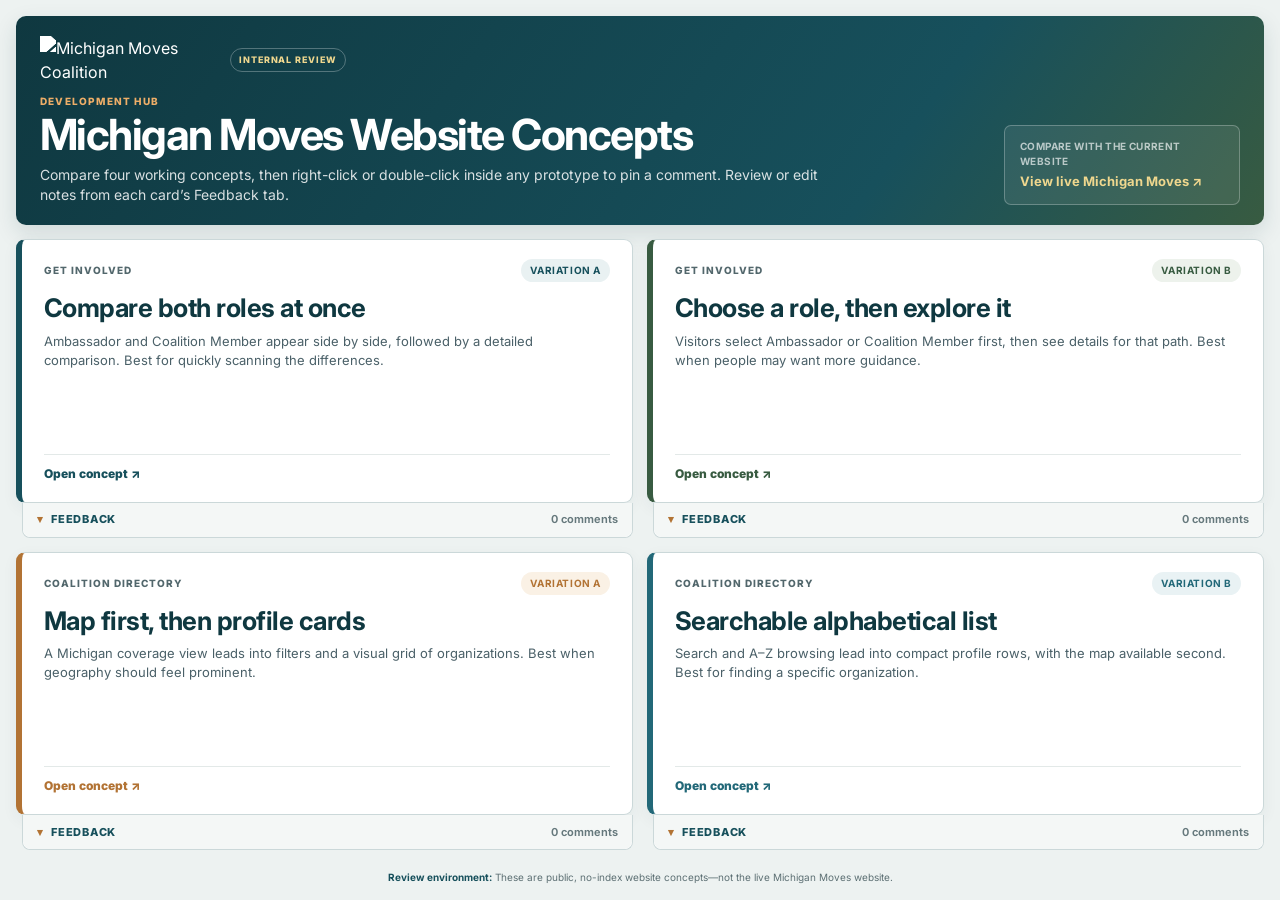
==== docs/index.html @ da5d6248 "Improve feedback layout and draft recovery" ====
<!doctype html>
<html lang="en">
<head>
  <meta charset="utf-8">
  <meta name="viewport" content="width=device-width, initial-scale=1">
  <meta name="robots" content="noindex, nofollow">
  <meta name="description" content="Michigan Moves website concepts for internal review.">
  <title>Michigan Moves Website Concepts</title>
  <link rel="icon" href="https://mimoves.org/wp-content/uploads/2024/03/Michigan-Moves_Logo-file-02-scaled-e1778529809704-1024x288.png">
  <link rel="preconnect" href="https://fonts.googleapis.com">
  <link rel="preconnect" href="https://fonts.gstatic.com" crossorigin>
  <link href="https://fonts.googleapis.com/css2?family=Inter:wght@400;500;600;700;800;900&amp;display=swap" rel="stylesheet">
  <link rel="stylesheet" href="./assets/hub.css?v=20260803-feedback-v2">
  <link rel="stylesheet" href="./assets/feedback.css?v=20260803-feedback-v2">
  <script src="./assets/feedback.js?v=20260803-feedback-v2" defer></script>
</head>
<body>
  <main class="hub-shell">
    <header class="hub-intro-card" aria-labelledby="hub-title">
      <div class="hub-intro-card__content">
        <div class="hub-brand-row">
          <img src="https://mimoves.org/wp-content/uploads/2024/03/Michigan-Moves_Logo-file-02-scaled-e1778529809704-1024x288.png" alt="Michigan Moves Coalition">
          <span>Internal review</span>
        </div>
        <p class="hub-eyebrow">Development hub</p>
        <h1 id="hub-title">Michigan Moves Website Concepts</h1>
        <p class="hub-lead">Compare four working concepts, then right-click or double-click inside any prototype to pin a comment. Review or edit notes from each card’s Feedback tab.</p>
      </div>
      <a class="hub-live-link" href="https://mimoves.org/" target="_blank" rel="noopener noreferrer">
        <span>Compare with the current website</span>
        <strong>View live Michigan Moves <span aria-hidden="true">↗</span></strong>
      </a>
    </header>

    <section class="hub-grid" aria-labelledby="concepts-heading">
      <h2 class="hub-sr-only" id="concepts-heading">Available website concepts</h2>

      <article class="hub-concept">
        <a class="hub-card hub-card--teal" href="./get-involved/variation-a/" target="_blank" rel="noopener noreferrer" aria-label="Open Get Involved Variation A, compare both roles at once">
          <div class="hub-card__topline"><span>Get Involved</span><strong>Variation A</strong></div>
          <h3>Compare both roles at once</h3>
          <p>Ambassador and Coalition Member appear side by side, followed by a detailed comparison. Best for quickly scanning the differences.</p>
          <span class="hub-card__action">Open concept <span aria-hidden="true">↗</span></span>
        </a>
        <details class="hub-feedback" data-feedback-page="get-involved-variation-a">
          <summary><span>Feedback</span><span data-feedback-count>0 comments</span></summary>
          <div class="hub-feedback__panel"><p class="hub-feedback__note">Saved comments and in-progress edits remain in this browser and synchronize with the prototype.</p><p class="hub-feedback__empty" data-feedback-empty>No comments yet. Open the concept and right-click or double-click to add one.</p><ol class="hub-feedback__list" data-feedback-list></ol></div>
        </details>
      </article>

      <article class="hub-concept">
        <a class="hub-card hub-card--green" href="./get-involved/variation-b/" target="_blank" rel="noopener noreferrer" aria-label="Open Get Involved Variation B, choose a role then explore it">
          <div class="hub-card__topline"><span>Get Involved</span><strong>Variation B</strong></div>
          <h3>Choose a role, then explore it</h3>
          <p>Visitors select Ambassador or Coalition Member first, then see details for that path. Best when people may want more guidance.</p>
          <span class="hub-card__action">Open concept <span aria-hidden="true">↗</span></span>
        </a>
        <details class="hub-feedback" data-feedback-page="get-involved-variation-b">
          <summary><span>Feedback</span><span data-feedback-count>0 comments</span></summary>
          <div class="hub-feedback__panel"><p class="hub-feedback__note">Saved comments and in-progress edits remain in this browser and synchronize with the prototype.</p><p class="hub-feedback__empty" data-feedback-empty>No comments yet. Open the concept and right-click or double-click to add one.</p><ol class="hub-feedback__list" data-feedback-list></ol></div>
        </details>
      </article>

      <article class="hub-concept">
        <a class="hub-card hub-card--gold" href="./directory/variation-a/" target="_blank" rel="noopener noreferrer" aria-label="Open Coalition Directory Variation A, map first with profile cards">
          <div class="hub-card__topline"><span>Coalition Directory</span><strong>Variation A</strong></div>
          <h3>Map first, then profile cards</h3>
          <p>A Michigan coverage view leads into filters and a visual grid of organizations. Best when geography should feel prominent.</p>
          <span class="hub-card__action">Open concept <span aria-hidden="true">↗</span></span>
        </a>
        <details class="hub-feedback" data-feedback-page="directory-variation-a">
          <summary><span>Feedback</span><span data-feedback-count>0 comments</span></summary>
          <div class="hub-feedback__panel"><p class="hub-feedback__note">Saved comments and in-progress edits remain in this browser and synchronize with the prototype.</p><p class="hub-feedback__empty" data-feedback-empty>No comments yet. Open the concept and right-click or double-click to add one.</p><ol class="hub-feedback__list" data-feedback-list></ol></div>
        </details>
      </article>

      <article class="hub-concept">
        <a class="hub-card hub-card--blue" href="./directory/variation-b/" target="_blank" rel="noopener noreferrer" aria-label="Open Coalition Directory Variation B, searchable alphabetical list">
          <div class="hub-card__topline"><span>Coalition Directory</span><strong>Variation B</strong></div>
          <h3>Searchable alphabetical list</h3>
          <p>Search and A–Z browsing lead into compact profile rows, with the map available second. Best for finding a specific organization.</p>
          <span class="hub-card__action">Open concept <span aria-hidden="true">↗</span></span>
        </a>
        <details class="hub-feedback" data-feedback-page="directory-variation-b">
          <summary><span>Feedback</span><span data-feedback-count>0 comments</span></summary>
          <div class="hub-feedback__panel"><p class="hub-feedback__note">Saved comments and in-progress edits remain in this browser and synchronize with the prototype.</p><p class="hub-feedback__empty" data-feedback-empty>No comments yet. Open the concept and right-click or double-click to add one.</p><ol class="hub-feedback__list" data-feedback-list></ol></div>
        </details>
      </article>
    </section>

    <footer class="hub-footer">
      <p><strong>Review environment:</strong> These are public, no-index website concepts—not the live Michigan Moves website.</p>
    </footer>
  </main>
</body>
</html>
---- docs/assets/hub.css ----
:root { color-scheme: light; }
* { box-sizing: border-box; }
html { min-width: 320px; background: #edf2f1; }
body { min-width: 320px; min-height: 100vh; margin: 0; background: #edf2f1; color: #1a2b2e; font-family: Inter, Arial, sans-serif; line-height: 1.5; }
a:focus-visible { outline: 3px solid #eeae68; outline-offset: 3px; }

.hub-shell { width: min(calc(100% - 32px), 1280px); min-height: 100vh; margin-inline: auto; padding: 16px 0 10px; display: grid; grid-template-rows: auto minmax(0, 1fr) auto; gap: 14px; }
.hub-intro-card { min-height: 164px; padding: 20px 24px; display: grid; grid-template-columns: minmax(0, 1fr) 236px; gap: 28px; align-items: end; overflow: hidden; border-radius: 10px; background: linear-gradient(125deg, #0f3840 0%, #17505c 70%, #385b41 100%); color: #fff; box-shadow: 0 8px 22px rgba(15,56,64,.13); }
.hub-intro-card__content { min-width: 0; }
.hub-brand-row { margin-bottom: 10px; display: flex; align-items: center; gap: 14px; }
.hub-brand-row img { width: 176px; height: auto; display: block; filter: brightness(0) invert(1); }
.hub-brand-row span { padding: 4px 8px; border: 1px solid rgba(255,255,255,.28); border-radius: 999px; color: #efd78e; font-size: 9px; font-weight: 800; letter-spacing: .1em; text-transform: uppercase; }
.hub-eyebrow { margin: 0 0 3px; color: #eeae68; font-size: 10px; font-weight: 800; letter-spacing: .12em; text-transform: uppercase; }
.hub-intro-card h1 { margin: 0; color: #fff; font-size: clamp(2rem, 3.35vw, 2.8rem); line-height: 1.04; letter-spacing: -.035em; white-space: nowrap; }
.hub-lead { max-width: 790px; margin: 8px 0 0; color: rgba(255,255,255,.84); font-size: 14px; line-height: 1.45; }
.hub-live-link { min-height: 68px; padding: 13px 15px; display: flex; flex-direction: column; justify-content: center; border: 1px solid rgba(255,255,255,.26); border-radius: 7px; background: rgba(255,255,255,.08); color: #fff; text-decoration: none; transition: background-color .18s ease, border-color .18s ease; }
.hub-live-link > span { margin-bottom: 3px; color: rgba(255,255,255,.66); font-size: 10px; font-weight: 700; letter-spacing: .04em; text-transform: uppercase; }
.hub-live-link strong { color: #efd78e; font-size: 13px; }
.hub-live-link:hover { border-color: rgba(255,255,255,.5); background: rgba(255,255,255,.14); }

.hub-grid { min-height: 0; display: grid; grid-template-columns: repeat(2, minmax(0, 1fr)); grid-template-rows: repeat(2, minmax(0, 1fr)); gap: 14px; }
.hub-sr-only { position: absolute; width: 1px; height: 1px; padding: 0; margin: -1px; overflow: hidden; clip: rect(0,0,0,0); white-space: nowrap; border: 0; }
.hub-card { min-height: 0; padding: 19px 22px; display: flex; flex-direction: column; overflow: hidden; border: 1px solid #cbd8d9; border-left: 6px solid var(--hub-accent, #17505c); border-radius: 9px; background: #fff; color: inherit; text-decoration: none; box-shadow: 0 5px 16px rgba(15,56,64,.055); transition: transform .18s ease, border-color .18s ease, box-shadow .18s ease; }
.hub-card--teal { --hub-accent: #17505c; --hub-tint: #e9f1f2; }
.hub-card--green { --hub-accent: #385b41; --hub-tint: #edf2ec; }
.hub-card--gold { --hub-accent: #b27334; --hub-tint: #faf1e5; }
.hub-card--blue { --hub-accent: #226878; --hub-tint: #e9f2f4; }
.hub-card:hover { transform: translateY(-2px); border-color: var(--hub-accent); box-shadow: 0 10px 24px rgba(15,56,64,.11); }
.hub-card__topline { margin-bottom: 12px; display: flex; align-items: center; justify-content: space-between; gap: 16px; }
.hub-card__topline span { color: #52676c; font-size: 10px; font-weight: 800; letter-spacing: .1em; text-transform: uppercase; }
.hub-card__topline strong { padding: 4px 9px; border-radius: 999px; background: var(--hub-tint); color: var(--hub-accent); font-size: 10px; letter-spacing: .06em; text-transform: uppercase; }
.hub-card h3 { margin: 0 0 9px; color: #0f3840; font-size: clamp(1.25rem, 2vw, 1.65rem); line-height: 1.12; letter-spacing: -.02em; }
.hub-card p { max-width: 590px; margin: 0 0 12px; color: #4a6068; font-size: 13px; line-height: 1.48; }
.hub-card__action { margin-top: auto; padding-top: 10px; border-top: 1px solid #e3e9e8; color: var(--hub-accent); font-size: 12px; font-weight: 850; }

.hub-footer { min-height: 26px; display: flex; align-items: center; justify-content: center; color: #5d7074; text-align: center; }
.hub-footer p { margin: 0; font-size: 10px; }
.hub-footer strong { color: #17505c; }

@media (min-width: 900px) and (min-height: 680px) {
  body { overflow: hidden; }
  .hub-shell { height: 100vh; }
  body:has(.hub-feedback[open]) { overflow-y: auto; }
  .hub-shell:has(.hub-feedback[open]) { height: auto; min-height: 100vh; grid-template-rows: auto auto auto; }
  .hub-grid:has(.hub-feedback[open]) { grid-template-rows: auto auto; align-items: start; }
  .hub-grid:has(.hub-feedback[open]) .hub-card { min-height: clamp(200px, calc((100vh - 250px) / 2), 280px); }
}

@media (max-height: 760px) and (min-width: 900px) {
  .hub-shell { padding-top: 10px; gap: 10px; }
  .hub-intro-card { min-height: 146px; padding: 15px 20px; }
  .hub-brand-row { margin-bottom: 7px; }
  .hub-brand-row img { width: 155px; }
  .hub-lead { margin-top: 6px; font-size: 13px; }
  .hub-card { padding: 15px 18px; }
  .hub-card__topline { margin-bottom: 9px; }
  .hub-card p { margin-bottom: 8px; }
}

@media (max-width: 899px) {
  .hub-shell { width: min(calc(100% - 24px), 720px); padding-top: 12px; }
  .hub-intro-card { grid-template-columns: 1fr; gap: 18px; }
  .hub-intro-card h1 { font-size: clamp(1.8rem, 7vw, 2.65rem); white-space: normal; }
  .hub-live-link { min-height: 0; }
  .hub-grid { grid-template-columns: 1fr; grid-template-rows: none; }
  .hub-card { min-height: 220px; }
}

@media (prefers-reduced-motion: reduce) {
  *, *::before, *::after { scroll-behavior: auto !important; transition: none !important; }
}
---- docs/assets/feedback.css ----
/* Hosted review feedback UI. Keep this file separate from WordPress page-body styles. */
.mmc-feedback-layer {
  position: absolute;
  z-index: 7000;
  top: 0;
  left: 0;
  width: 100%;
  min-height: 100vh;
  pointer-events: none;
  font-family: Inter, Arial, sans-serif;
}

.mmc-feedback-marker {
  position: absolute;
  width: 34px;
  height: 30px;
  padding: 0;
  transform: translate(-50%, -50%);
  border: 2px solid #fff;
  border-radius: 10px 10px 10px 3px;
  background: #eeae68;
  color: #0f3840;
  box-shadow: 0 4px 14px rgba(15, 56, 64, .28);
  font: 850 13px/1 Inter, Arial, sans-serif;
  cursor: pointer;
  pointer-events: auto;
}
.mmc-feedback-marker:hover { transform: translate(-50%, -50%) scale(1.08); background: #efd78e; }
.mmc-feedback-marker:focus-visible { outline: 3px solid #17505c; outline-offset: 3px; }

.mmc-feedback-editor {
  position: absolute;
  z-index: 2;
  width: min(340px, calc(100vw - 24px));
  overflow: hidden;
  border: 1px solid #b9c9cb;
  border-radius: 8px;
  background: #fff;
  color: #1a2b2e;
  box-shadow: 0 16px 42px rgba(15, 56, 64, .26);
  pointer-events: auto;
}
.mmc-feedback-editor.is-dragging { user-select: none; box-shadow: 0 20px 50px rgba(15, 56, 64, .34); }
.mmc-feedback-editor__handle {
  min-height: 42px;
  padding: 10px 12px;
  display: flex;
  align-items: center;
  justify-content: space-between;
  gap: 16px;
  background: #0f3840;
  color: #fff;
  cursor: move;
  touch-action: none;
}
.mmc-feedback-editor__handle strong { color: #efd78e; font-size: 13px; }
.mmc-feedback-editor__handle span { color: rgba(255,255,255,.72); font-size: 10px; font-weight: 700; letter-spacing: .04em; text-transform: uppercase; }
.mmc-feedback-editor__handle:focus-visible { outline: 3px solid #eeae68; outline-offset: -4px; }
.mmc-feedback-editor form { padding: 13px; }
.mmc-feedback-editor label { display: block; margin-bottom: 5px; color: #314b50; font-size: 12px; font-weight: 750; }
.mmc-feedback-editor textarea {
  width: 100%;
  min-height: 108px;
  padding: 10px;
  resize: vertical;
  border: 1px solid #9eb3b6;
  border-radius: 5px;
  color: #1a2b2e;
  font: 14px/1.45 Inter, Arial, sans-serif;
}
.mmc-feedback-editor textarea:focus { outline: 3px solid rgba(238,174,104,.45); border-color: #17505c; }
.mmc-feedback-editor__error { margin: 6px 0 0; color: #9d2c23; font-size: 12px; }
.mmc-feedback-editor__draft-status { margin: 6px 0 0; color: #65787c; font-size: 11px; }
.mmc-feedback-editor__actions { margin-top: 10px; display: flex; align-items: center; gap: 7px; }
.mmc-feedback-editor__actions button { min-height: 34px; padding: 7px 11px; border: 1px solid #b9c9cb; border-radius: 4px; background: #fff; color: #17505c; font: 750 12px/1 Inter, Arial, sans-serif; cursor: pointer; }
.mmc-feedback-editor__actions button:hover { background: #f2f6f5; }
.mmc-feedback-editor__actions button:focus-visible { outline: 3px solid #eeae68; outline-offset: 2px; }
.mmc-feedback-editor__actions .mmc-feedback-editor__save { border-color: #17505c; background: #17505c; color: #fff; }
.mmc-feedback-editor__actions .mmc-feedback-editor__delete { margin-left: auto; border-color: #d9aaa5; color: #8b2c24; }

.mmc-feedback-drawer {
  position: fixed;
  z-index: 9000;
  top: clamp(96px, 18vh, 170px);
  right: 0;
  width: min(370px, calc(100vw - 48px));
  max-height: min(620px, calc(100vh - 120px));
  transform: translateX(100%);
  border: 1px solid #b9c9cb;
  border-right: 0;
  border-radius: 9px 0 0 9px;
  background: #fff;
  color: #1a2b2e;
  box-shadow: 0 14px 38px rgba(15, 56, 64, .22);
  font-family: Inter, Arial, sans-serif;
  transition: transform .24s ease;
}
.mmc-feedback-drawer.is-open { transform: translateX(0); }
.mmc-feedback-drawer__toggle {
  position: absolute;
  top: 18px;
  left: -43px;
  width: 43px;
  height: 52px;
  padding: 0;
  border: 1px solid #b9c9cb;
  border-right: 0;
  border-radius: 8px 0 0 8px;
  background: #efd78e;
  color: #0f3840;
  box-shadow: -4px 5px 12px rgba(15, 56, 64, .12);
  cursor: pointer;
}
.mmc-feedback-drawer__toggle:hover { background: #eeae68; }
.mmc-feedback-drawer__toggle:focus-visible { outline: 3px solid #17505c; outline-offset: 3px; }
.mmc-feedback-drawer__arrow { font: 800 28px/1 Inter, Arial, sans-serif; }
.mmc-feedback-drawer__panel { max-height: inherit; display: flex; flex-direction: column; overflow: hidden; }
.mmc-feedback-drawer__header { padding: 15px 18px 13px; background: #0f3840; color: #fff; }
.mmc-feedback-drawer__header p { margin: 0 0 2px; color: #eeae68; font-size: 10px; font-weight: 800; letter-spacing: .1em; text-transform: uppercase; }
.mmc-feedback-drawer__header strong { display: block; font-size: 15px; line-height: 1.35; }
.mmc-feedback-drawer__scroll { padding: 16px 18px 18px; overflow-y: auto; overscroll-behavior: contain; }
.mmc-feedback-drawer__instructions { margin: 0 0 9px; color: #314b50; font-size: 13px; line-height: 1.48; }
.mmc-feedback-drawer__storage { margin: 0; padding: 8px 10px; border-radius: 5px; background: #f7f4ed; color: #5d5a4f; font-size: 11px; }
.mmc-feedback-drawer__comments { margin-top: 16px; }
.mmc-feedback-drawer__comments h2 { margin: 0 0 8px; color: #0f3840; font-size: 14px; }
.mmc-feedback-drawer__comments h2 span { display: inline-flex; min-width: 22px; min-height: 22px; margin-left: 4px; align-items: center; justify-content: center; border-radius: 999px; background: #e9f1f2; color: #17505c; font-size: 11px; }
.mmc-feedback-drawer__comments ol { margin: 0; padding: 0; display: grid; gap: 7px; list-style: none; }
.mmc-feedback-drawer__comment { width: 100%; padding: 8px 9px; display: grid; grid-template-columns: 25px minmax(0,1fr); gap: 8px; align-items: start; border: 1px solid #d5dfdf; border-radius: 5px; background: #fff; color: #314b50; text-align: left; cursor: pointer; }
.mmc-feedback-drawer__comment:hover { border-color: #17505c; background: #f5f8f7; }
.mmc-feedback-drawer__comment:focus-visible { outline: 3px solid #eeae68; outline-offset: 2px; }
.mmc-feedback-drawer__comment span:first-child { display: inline-flex; width: 23px; height: 21px; align-items: center; justify-content: center; border-radius: 7px 7px 7px 2px; background: #eeae68; color: #0f3840; font-size: 11px; font-weight: 850; }
.mmc-feedback-drawer__comment span:last-child { overflow-wrap: anywhere; font: 12px/1.42 Inter, Arial, sans-serif; }
.mmc-feedback-drawer__empty { color: #6d7d80; font-size: 12px; }

/* Hub feedback tabs */
.hub-concept { min-width: 0; min-height: 0; display: flex; flex-direction: column; }
.hub-concept > .hub-card { min-height: 0; flex: 1 1 auto; }
.hub-feedback {
  flex: 0 0 auto;
  margin-left: 6px;
  border: 1px solid #cbd8d9;
  border-top: 0;
  border-radius: 0 0 8px 8px;
  overflow: hidden;
  background: #fff;
  color: #1a2b2e;
  font-family: Inter, Arial, sans-serif;
}
.hub-feedback[open] { box-shadow: 0 8px 18px rgba(15,56,64,.10); }
.hub-feedback summary {
  min-height: 34px;
  padding: 8px 14px;
  display: flex;
  align-items: center;
  justify-content: space-between;
  gap: 12px;
  border-radius: 0 0 8px 8px;
  background: #f4f7f6;
  color: #17505c;
  font-size: 11px;
  font-weight: 800;
  cursor: pointer;
  list-style: none;
}
.hub-feedback summary::-webkit-details-marker { display: none; }
.hub-feedback summary::before { content: '▾'; margin-right: -4px; color: #b27334; }
.hub-feedback[open] summary { border-radius: 0; }
.hub-feedback[open] summary::before { content: '▴'; }
.hub-feedback summary:hover { background: #edf3f2; }
.hub-feedback summary:focus-visible { outline: 3px solid #eeae68; outline-offset: -3px; }
.hub-feedback summary span:first-of-type { margin-right: auto; text-transform: uppercase; letter-spacing: .07em; }
.hub-feedback summary span:last-child { color: #65787c; font-weight: 650; }
.hub-feedback__panel {
  max-height: clamp(190px, calc((100vh - 260px) / 2), 300px);
  min-height: 0;
  padding: 12px 14px;
  overflow-y: auto;
  overscroll-behavior: contain;
  border-top: 1px solid #dce4e4;
}
.hub-feedback__note { margin: 0 0 9px; color: #65787c; font-size: 10px; }
.hub-feedback__empty { margin: 0; color: #4a6068; font-size: 11px; line-height: 1.45; }
.hub-feedback__list { margin: 0; padding: 0; display: grid; gap: 8px; list-style: none; }
.hub-feedback-item { padding: 8px 9px; border: 1px solid #d7e0e0; border-radius: 5px; background: #fbfcfc; }
.hub-feedback-item__heading { margin-bottom: 4px; display: flex; align-items: center; justify-content: space-between; gap: 10px; }
.hub-feedback-item__heading strong { color: #17505c; font-size: 11px; }
.hub-feedback-item__display p { margin: 0; color: #314b50; font-size: 11px; line-height: 1.4; overflow-wrap: anywhere; }
.hub-feedback-item__edit { padding: 2px 0; border: 0; background: transparent; color: #17505c; font: 750 10px/1 Inter, Arial, sans-serif; text-decoration: underline; cursor: pointer; }
.hub-feedback-item__form textarea { width: 100%; min-height: 64px; padding: 7px; resize: vertical; border: 1px solid #9eb3b6; border-radius: 4px; color: #1a2b2e; font: 11px/1.4 Inter, Arial, sans-serif; }
.hub-feedback-item__form textarea:focus { outline: 3px solid rgba(238,174,104,.45); border-color: #17505c; }
.hub-feedback-item__draft-status { margin: 4px 0 0; color: #65787c; font-size: 9px; }
.hub-feedback-item__actions { margin-top: 6px; display: flex; gap: 5px; }
.hub-feedback-item__actions button { min-height: 27px; padding: 5px 8px; border: 1px solid #b9c9cb; border-radius: 3px; background: #fff; color: #17505c; font: 700 10px/1 Inter, Arial, sans-serif; cursor: pointer; }
.hub-feedback-item__actions button:first-child { border-color: #17505c; background: #17505c; color: #fff; }
.hub-feedback-item__actions .is-delete { margin-left: auto; border-color: #d9aaa5; color: #8b2c24; }
.hub-feedback-item__actions button:focus-visible,
.hub-feedback-item__edit:focus-visible { outline: 3px solid #eeae68; outline-offset: 2px; }

@media (max-width: 899px) {
  .hub-concept { min-height: 220px; }
  .hub-feedback__panel { max-height: 190px; }
  .mmc-feedback-drawer { top: 88px; max-height: calc(100vh - 108px); }
}

@media (prefers-reduced-motion: reduce) {
  .mmc-feedback-drawer,
  .mmc-feedback-marker { transition: none; }
}
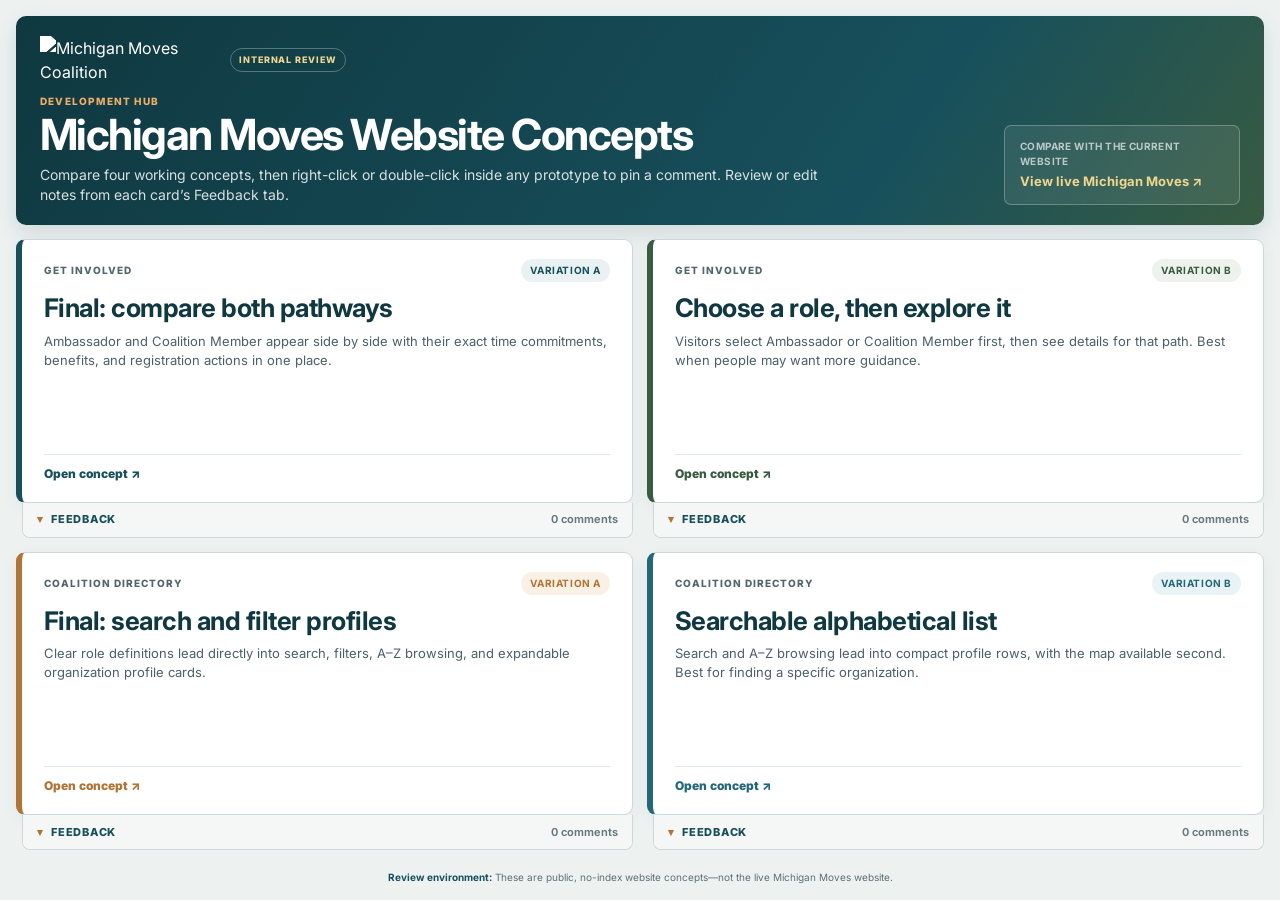
==== commit eeaaf6ff: "Finalize Michigan Moves Variation A pages" ====
--- a/docs/index.html
+++ b/docs/index.html
@@ -11,8 +11,9 @@
   <link rel="preconnect" href="https://fonts.gstatic.com" crossorigin>
   <link href="https://fonts.googleapis.com/css2?family=Inter:wght@400;500;600;700;800;900&amp;display=swap" rel="stylesheet">
   <link rel="stylesheet" href="./assets/hub.css?v=20260803-feedback-v2">
-  <link rel="stylesheet" href="./assets/feedback.css?v=20260803-feedback-v2">
-  <script src="./assets/feedback.js?v=20260803-feedback-v2" defer></script>
+  <link rel="stylesheet" href="./assets/feedback.css?v=20260804-feedback-v8">
+  <script src="./assets/feedback-config.js?v=20260804-feedback-v8" defer></script>
+  <script src="./assets/feedback.js?v=20260804-feedback-v8" defer></script>
 </head>
 <body>
   <main class="hub-shell">
@@ -36,15 +37,15 @@
       <h2 class="hub-sr-only" id="concepts-heading">Available website concepts</h2>
 
       <article class="hub-concept">
-        <a class="hub-card hub-card--teal" href="./get-involved/variation-a/" target="_blank" rel="noopener noreferrer" aria-label="Open Get Involved Variation A, compare both roles at once">
+        <a class="hub-card hub-card--teal" href="./get-involved/variation-a/" target="_blank" rel="noopener noreferrer" aria-label="Open final Get Involved Variation A, compare both pathways at once">
           <div class="hub-card__topline"><span>Get Involved</span><strong>Variation A</strong></div>
-          <h3>Compare both roles at once</h3>
-          <p>Ambassador and Coalition Member appear side by side, followed by a detailed comparison. Best for quickly scanning the differences.</p>
+          <h3>Final: compare both pathways</h3>
+          <p>Ambassador and Coalition Member appear side by side with their exact time commitments, benefits, and registration actions in one place.</p>
           <span class="hub-card__action">Open concept <span aria-hidden="true">↗</span></span>
         </a>
         <details class="hub-feedback" data-feedback-page="get-involved-variation-a">
           <summary><span>Feedback</span><span data-feedback-count>0 comments</span></summary>
-          <div class="hub-feedback__panel"><p class="hub-feedback__note">Saved comments and in-progress edits remain in this browser and synchronize with the prototype.</p><p class="hub-feedback__empty" data-feedback-empty>No comments yet. Open the concept and right-click or double-click to add one.</p><ol class="hub-feedback__list" data-feedback-list></ol></div>
+          <div class="hub-feedback__panel"><p class="hub-feedback__note" data-feedback-sync-status>Connecting to shared comments…</p><p class="hub-feedback__empty" data-feedback-empty>No comments yet. Open the concept and right-click or double-click to add one.</p><ol class="hub-feedback__list" data-feedback-list></ol></div>
         </details>
       </article>
 
@@ -57,20 +58,20 @@
         </a>
         <details class="hub-feedback" data-feedback-page="get-involved-variation-b">
           <summary><span>Feedback</span><span data-feedback-count>0 comments</span></summary>
-          <div class="hub-feedback__panel"><p class="hub-feedback__note">Saved comments and in-progress edits remain in this browser and synchronize with the prototype.</p><p class="hub-feedback__empty" data-feedback-empty>No comments yet. Open the concept and right-click or double-click to add one.</p><ol class="hub-feedback__list" data-feedback-list></ol></div>
+          <div class="hub-feedback__panel"><p class="hub-feedback__note" data-feedback-sync-status>Connecting to shared comments…</p><p class="hub-feedback__empty" data-feedback-empty>No comments yet. Open the concept and right-click or double-click to add one.</p><ol class="hub-feedback__list" data-feedback-list></ol></div>
         </details>
       </article>
 
       <article class="hub-concept">
-        <a class="hub-card hub-card--gold" href="./directory/variation-a/" target="_blank" rel="noopener noreferrer" aria-label="Open Coalition Directory Variation A, map first with profile cards">
+        <a class="hub-card hub-card--gold" href="./directory/variation-a/" target="_blank" rel="noopener noreferrer" aria-label="Open final Coalition Directory Variation A, search and filter profile cards">
           <div class="hub-card__topline"><span>Coalition Directory</span><strong>Variation A</strong></div>
-          <h3>Map first, then profile cards</h3>
-          <p>A Michigan coverage view leads into filters and a visual grid of organizations. Best when geography should feel prominent.</p>
+          <h3>Final: search and filter profiles</h3>
+          <p>Clear role definitions lead directly into search, filters, A–Z browsing, and expandable organization profile cards.</p>
           <span class="hub-card__action">Open concept <span aria-hidden="true">↗</span></span>
         </a>
         <details class="hub-feedback" data-feedback-page="directory-variation-a">
           <summary><span>Feedback</span><span data-feedback-count>0 comments</span></summary>
-          <div class="hub-feedback__panel"><p class="hub-feedback__note">Saved comments and in-progress edits remain in this browser and synchronize with the prototype.</p><p class="hub-feedback__empty" data-feedback-empty>No comments yet. Open the concept and right-click or double-click to add one.</p><ol class="hub-feedback__list" data-feedback-list></ol></div>
+          <div class="hub-feedback__panel"><p class="hub-feedback__note" data-feedback-sync-status>Connecting to shared comments…</p><p class="hub-feedback__empty" data-feedback-empty>No comments yet. Open the concept and right-click or double-click to add one.</p><ol class="hub-feedback__list" data-feedback-list></ol></div>
         </details>
       </article>
 
@@ -83,7 +84,7 @@
         </a>
         <details class="hub-feedback" data-feedback-page="directory-variation-b">
           <summary><span>Feedback</span><span data-feedback-count>0 comments</span></summary>
-          <div class="hub-feedback__panel"><p class="hub-feedback__note">Saved comments and in-progress edits remain in this browser and synchronize with the prototype.</p><p class="hub-feedback__empty" data-feedback-empty>No comments yet. Open the concept and right-click or double-click to add one.</p><ol class="hub-feedback__list" data-feedback-list></ol></div>
+          <div class="hub-feedback__panel"><p class="hub-feedback__note" data-feedback-sync-status>Connecting to shared comments…</p><p class="hub-feedback__empty" data-feedback-empty>No comments yet. Open the concept and right-click or double-click to add one.</p><ol class="hub-feedback__list" data-feedback-list></ol></div>
         </details>
       </article>
     </section>
--- a/docs/assets/feedback.css
+++ b/docs/assets/feedback.css
@@ -74,6 +74,7 @@
 .mmc-feedback-editor__actions { margin-top: 10px; display: flex; align-items: center; gap: 7px; }
 .mmc-feedback-editor__actions button { min-height: 34px; padding: 7px 11px; border: 1px solid #b9c9cb; border-radius: 4px; background: #fff; color: #17505c; font: 750 12px/1 Inter, Arial, sans-serif; cursor: pointer; }
 .mmc-feedback-editor__actions button:hover { background: #f2f6f5; }
+.mmc-feedback-editor__actions button:disabled { opacity: .55; cursor: wait; }
 .mmc-feedback-editor__actions button:focus-visible { outline: 3px solid #eeae68; outline-offset: 2px; }
 .mmc-feedback-editor__actions .mmc-feedback-editor__save { border-color: #17505c; background: #17505c; color: #fff; }
 .mmc-feedback-editor__actions .mmc-feedback-editor__delete { margin-left: auto; border-color: #d9aaa5; color: #8b2c24; }
@@ -121,6 +122,15 @@
 .mmc-feedback-drawer__scroll { padding: 16px 18px 18px; overflow-y: auto; overscroll-behavior: contain; }
 .mmc-feedback-drawer__instructions { margin: 0 0 9px; color: #314b50; font-size: 13px; line-height: 1.48; }
 .mmc-feedback-drawer__storage { margin: 0; padding: 8px 10px; border-radius: 5px; background: #f7f4ed; color: #5d5a4f; font-size: 11px; }
+.mmc-feedback-drawer__storage.is-ready { background: #edf5ef; color: #385b41; }
+.mmc-feedback-drawer__storage.is-error { background: #fff1ef; color: #8b2c24; }
+.mmc-feedback-migration { margin-top: 9px; padding: 9px 10px; border: 1px solid #dfc291; border-radius: 5px; background: #fff8ed; color: #5d513e; }
+.mmc-feedback-migration[hidden] { display: none; }
+.mmc-feedback-migration p { margin: 0 0 7px; font-size: 10px; line-height: 1.4; }
+.mmc-feedback-migration p.is-error { color: #8b2c24; }
+.mmc-feedback-migration button { min-height: 30px; padding: 6px 9px; border: 1px solid #17505c; border-radius: 4px; background: #17505c; color: #fff; font: 750 10px/1 Inter, Arial, sans-serif; cursor: pointer; }
+.mmc-feedback-migration button:disabled { opacity: .6; cursor: wait; }
+.mmc-feedback-migration button:focus-visible { outline: 3px solid #eeae68; outline-offset: 2px; }
 .mmc-feedback-drawer__comments { margin-top: 16px; }
 .mmc-feedback-drawer__comments h2 { margin: 0 0 8px; color: #0f3840; font-size: 14px; }
 .mmc-feedback-drawer__comments h2 span { display: inline-flex; min-width: 22px; min-height: 22px; margin-left: 4px; align-items: center; justify-content: center; border-radius: 999px; background: #e9f1f2; color: #17505c; font-size: 11px; }
@@ -179,6 +189,9 @@
   border-top: 1px solid #dce4e4;
 }
 .hub-feedback__note { margin: 0 0 9px; color: #65787c; font-size: 10px; }
+.hub-feedback__note.is-ready { color: #385b41; }
+.hub-feedback__note.is-error { color: #8b2c24; }
+.mmc-feedback-migration--hub { margin: 0 0 9px; }
 .hub-feedback__empty { margin: 0; color: #4a6068; font-size: 11px; line-height: 1.45; }
 .hub-feedback__list { margin: 0; padding: 0; display: grid; gap: 8px; list-style: none; }
 .hub-feedback-item { padding: 8px 9px; border: 1px solid #d7e0e0; border-radius: 5px; background: #fbfcfc; }
@@ -189,8 +202,10 @@
 .hub-feedback-item__form textarea { width: 100%; min-height: 64px; padding: 7px; resize: vertical; border: 1px solid #9eb3b6; border-radius: 4px; color: #1a2b2e; font: 11px/1.4 Inter, Arial, sans-serif; }
 .hub-feedback-item__form textarea:focus { outline: 3px solid rgba(238,174,104,.45); border-color: #17505c; }
 .hub-feedback-item__draft-status { margin: 4px 0 0; color: #65787c; font-size: 9px; }
+.hub-feedback-item__draft-status.is-error { color: #8b2c24; }
 .hub-feedback-item__actions { margin-top: 6px; display: flex; gap: 5px; }
 .hub-feedback-item__actions button { min-height: 27px; padding: 5px 8px; border: 1px solid #b9c9cb; border-radius: 3px; background: #fff; color: #17505c; font: 700 10px/1 Inter, Arial, sans-serif; cursor: pointer; }
+.hub-feedback-item__actions button:disabled { opacity: .55; cursor: wait; }
 .hub-feedback-item__actions button:first-child { border-color: #17505c; background: #17505c; color: #fff; }
 .hub-feedback-item__actions .is-delete { margin-left: auto; border-color: #d9aaa5; color: #8b2c24; }
 .hub-feedback-item__actions button:focus-visible,
@@ -199,7 +214,7 @@
 @media (max-width: 899px) {
   .hub-concept { min-height: 220px; }
   .hub-feedback__panel { max-height: 190px; }
-  .mmc-feedback-drawer { top: 88px; max-height: calc(100vh - 108px); }
+  .mmc-feedback-drawer { top: 154px; max-height: calc(100vh - 174px); }
 }
 
 @media (prefers-reduced-motion: reduce) {
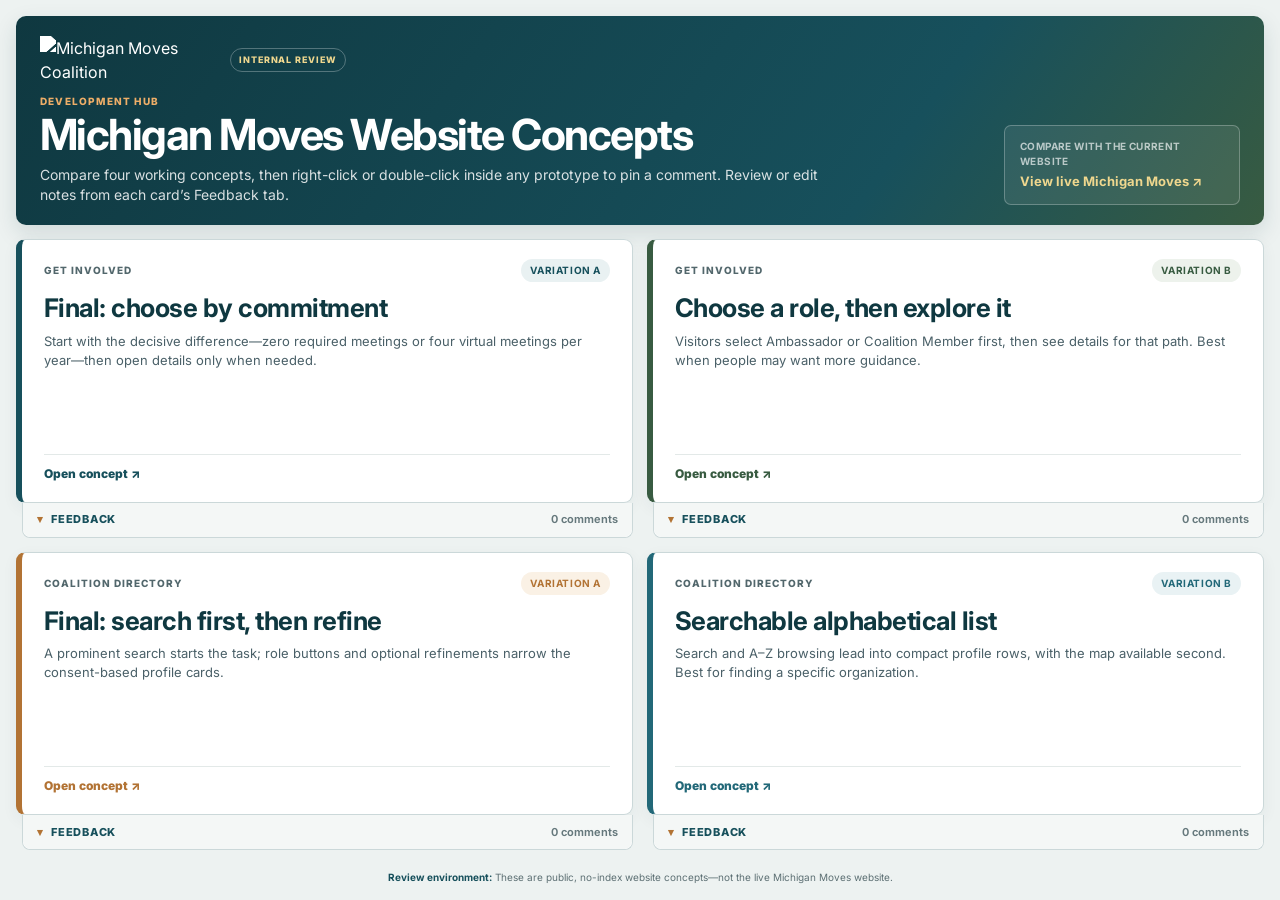
==== commit 5c2ae306: "Apply review feedback and UX principles to final pages" ====
--- a/docs/index.html
+++ b/docs/index.html
@@ -11,9 +11,9 @@
   <link rel="preconnect" href="https://fonts.gstatic.com" crossorigin>
   <link href="https://fonts.googleapis.com/css2?family=Inter:wght@400;500;600;700;800;900&amp;display=swap" rel="stylesheet">
   <link rel="stylesheet" href="./assets/hub.css?v=20260803-feedback-v2">
-  <link rel="stylesheet" href="./assets/feedback.css?v=20260804-feedback-v8">
+  <link rel="stylesheet" href="./assets/feedback.css?v=20260813-flow-height">
   <script src="./assets/feedback-config.js?v=20260804-feedback-v8" defer></script>
-  <script src="./assets/feedback.js?v=20260804-feedback-v8" defer></script>
+  <script src="./assets/feedback.js?v=20260813-flow-height" defer></script>
 </head>
 <body>
   <main class="hub-shell">
@@ -37,10 +37,10 @@
       <h2 class="hub-sr-only" id="concepts-heading">Available website concepts</h2>
 
       <article class="hub-concept">
-        <a class="hub-card hub-card--teal" href="./get-involved/variation-a/" target="_blank" rel="noopener noreferrer" aria-label="Open final Get Involved Variation A, compare both pathways at once">
+        <a class="hub-card hub-card--teal" href="./get-involved/variation-a/" target="_blank" rel="noopener noreferrer" aria-label="Open final Get Involved Variation A, choose by commitment">
           <div class="hub-card__topline"><span>Get Involved</span><strong>Variation A</strong></div>
-          <h3>Final: compare both pathways</h3>
-          <p>Ambassador and Coalition Member appear side by side with their exact time commitments, benefits, and registration actions in one place.</p>
+          <h3>Final: choose by commitment</h3>
+          <p>Start with the decisive difference—zero required meetings or four virtual meetings per year—then open details only when needed.</p>
           <span class="hub-card__action">Open concept <span aria-hidden="true">↗</span></span>
         </a>
         <details class="hub-feedback" data-feedback-page="get-involved-variation-a">
@@ -63,10 +63,10 @@
       </article>
 
       <article class="hub-concept">
-        <a class="hub-card hub-card--gold" href="./directory/variation-a/" target="_blank" rel="noopener noreferrer" aria-label="Open final Coalition Directory Variation A, search and filter profile cards">
+        <a class="hub-card hub-card--gold" href="./directory/variation-a/" target="_blank" rel="noopener noreferrer" aria-label="Open final Coalition Directory Variation A, search first and refine results">
           <div class="hub-card__topline"><span>Coalition Directory</span><strong>Variation A</strong></div>
-          <h3>Final: search and filter profiles</h3>
-          <p>Clear role definitions lead directly into search, filters, A–Z browsing, and expandable organization profile cards.</p>
+          <h3>Final: search first, then refine</h3>
+          <p>A prominent search starts the task; role buttons and optional refinements narrow the consent-based profile cards.</p>
           <span class="hub-card__action">Open concept <span aria-hidden="true">↗</span></span>
         </a>
         <details class="hub-feedback" data-feedback-page="directory-variation-a">
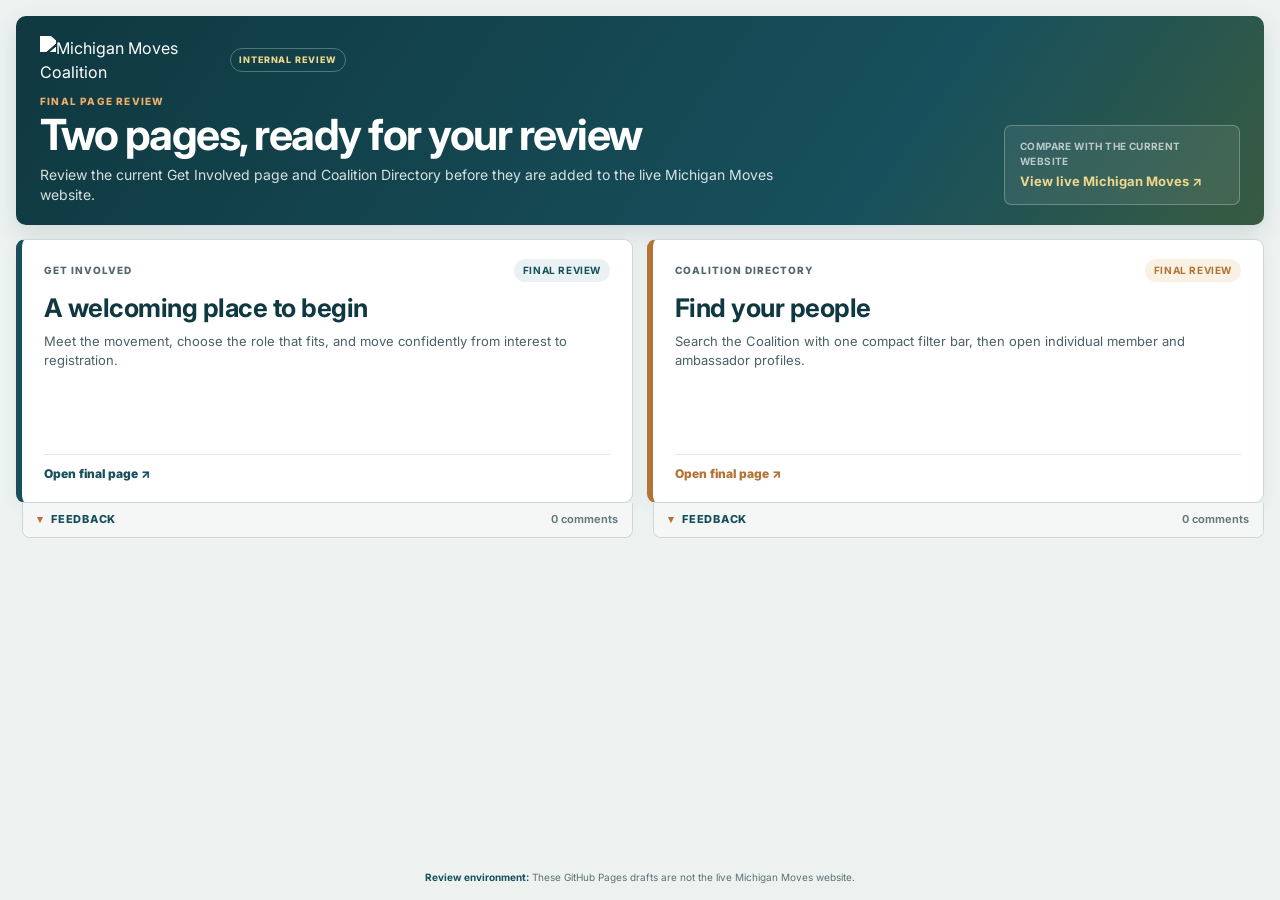
==== commit f2468982: "Update final page review from latest feedback" ====
--- a/docs/index.html
+++ b/docs/index.html
@@ -4,8 +4,8 @@
   <meta charset="utf-8">
   <meta name="viewport" content="width=device-width, initial-scale=1">
   <meta name="robots" content="noindex, nofollow">
-  <meta name="description" content="Michigan Moves website concepts for internal review.">
-  <title>Michigan Moves Website Concepts</title>
+  <meta name="description" content="Final review pages for the Michigan Moves Coalition website.">
+  <title>Michigan Moves Final Page Review</title>
   <link rel="icon" href="https://mimoves.org/wp-content/uploads/2024/03/Michigan-Moves_Logo-file-02-scaled-e1778529809704-1024x288.png">
   <link rel="preconnect" href="https://fonts.googleapis.com">
   <link rel="preconnect" href="https://fonts.gstatic.com" crossorigin>
@@ -13,7 +13,7 @@
   <link rel="stylesheet" href="./assets/hub.css?v=20260803-feedback-v2">
   <link rel="stylesheet" href="./assets/feedback.css?v=20260813-flow-height">
   <script src="./assets/feedback-config.js?v=20260804-feedback-v8" defer></script>
-  <script src="./assets/feedback.js?v=20260813-flow-height" defer></script>
+  <script src="./assets/feedback.js?v=20260813-dynamic-height" defer></script>
 </head>
 <body>
   <main class="hub-shell">
@@ -23,9 +23,9 @@
           <img src="https://mimoves.org/wp-content/uploads/2024/03/Michigan-Moves_Logo-file-02-scaled-e1778529809704-1024x288.png" alt="Michigan Moves Coalition">
           <span>Internal review</span>
         </div>
-        <p class="hub-eyebrow">Development hub</p>
-        <h1 id="hub-title">Michigan Moves Website Concepts</h1>
-        <p class="hub-lead">Compare four working concepts, then right-click or double-click inside any prototype to pin a comment. Review or edit notes from each card’s Feedback tab.</p>
+        <p class="hub-eyebrow">Final page review</p>
+        <h1 id="hub-title">Two pages, ready for your review</h1>
+        <p class="hub-lead">Review the current Get Involved page and Coalition Directory before they are added to the live Michigan Moves website.</p>
       </div>
       <a class="hub-live-link" href="https://mimoves.org/" target="_blank" rel="noopener noreferrer">
         <span>Compare with the current website</span>
@@ -34,14 +34,14 @@
     </header>
 
     <section class="hub-grid" aria-labelledby="concepts-heading">
-      <h2 class="hub-sr-only" id="concepts-heading">Available website concepts</h2>
+      <h2 class="hub-sr-only" id="concepts-heading">Final website pages</h2>
 
       <article class="hub-concept">
         <a class="hub-card hub-card--teal" href="./get-involved/variation-a/" target="_blank" rel="noopener noreferrer" aria-label="Open final Get Involved Variation A, choose by commitment">
-          <div class="hub-card__topline"><span>Get Involved</span><strong>Variation A</strong></div>
-          <h3>Final: choose by commitment</h3>
-          <p>Start with the decisive difference—zero required meetings or four virtual meetings per year—then open details only when needed.</p>
-          <span class="hub-card__action">Open concept <span aria-hidden="true">↗</span></span>
+          <div class="hub-card__topline"><span>Get Involved</span><strong>Final review</strong></div>
+          <h3>A welcoming place to begin</h3>
+          <p>Meet the movement, choose the role that fits, and move confidently from interest to registration.</p>
+          <span class="hub-card__action">Open final page <span aria-hidden="true">↗</span></span>
         </a>
         <details class="hub-feedback" data-feedback-page="get-involved-variation-a">
           <summary><span>Feedback</span><span data-feedback-count>0 comments</span></summary>
@@ -50,24 +50,11 @@
       </article>
 
       <article class="hub-concept">
-        <a class="hub-card hub-card--green" href="./get-involved/variation-b/" target="_blank" rel="noopener noreferrer" aria-label="Open Get Involved Variation B, choose a role then explore it">
-          <div class="hub-card__topline"><span>Get Involved</span><strong>Variation B</strong></div>
-          <h3>Choose a role, then explore it</h3>
-          <p>Visitors select Ambassador or Coalition Member first, then see details for that path. Best when people may want more guidance.</p>
-          <span class="hub-card__action">Open concept <span aria-hidden="true">↗</span></span>
-        </a>
-        <details class="hub-feedback" data-feedback-page="get-involved-variation-b">
-          <summary><span>Feedback</span><span data-feedback-count>0 comments</span></summary>
-          <div class="hub-feedback__panel"><p class="hub-feedback__note" data-feedback-sync-status>Connecting to shared comments…</p><p class="hub-feedback__empty" data-feedback-empty>No comments yet. Open the concept and right-click or double-click to add one.</p><ol class="hub-feedback__list" data-feedback-list></ol></div>
-        </details>
-      </article>
-
-      <article class="hub-concept">
         <a class="hub-card hub-card--gold" href="./directory/variation-a/" target="_blank" rel="noopener noreferrer" aria-label="Open final Coalition Directory Variation A, search first and refine results">
-          <div class="hub-card__topline"><span>Coalition Directory</span><strong>Variation A</strong></div>
-          <h3>Final: search first, then refine</h3>
-          <p>A prominent search starts the task; role buttons and optional refinements narrow the consent-based profile cards.</p>
-          <span class="hub-card__action">Open concept <span aria-hidden="true">↗</span></span>
+          <div class="hub-card__topline"><span>Coalition Directory</span><strong>Final review</strong></div>
+          <h3>Find your people</h3>
+          <p>Search the Coalition with one compact filter bar, then open individual member and ambassador profiles.</p>
+          <span class="hub-card__action">Open final page <span aria-hidden="true">↗</span></span>
         </a>
         <details class="hub-feedback" data-feedback-page="directory-variation-a">
           <summary><span>Feedback</span><span data-feedback-count>0 comments</span></summary>
@@ -75,22 +62,10 @@
         </details>
       </article>
 
-      <article class="hub-concept">
-        <a class="hub-card hub-card--blue" href="./directory/variation-b/" target="_blank" rel="noopener noreferrer" aria-label="Open Coalition Directory Variation B, searchable alphabetical list">
-          <div class="hub-card__topline"><span>Coalition Directory</span><strong>Variation B</strong></div>
-          <h3>Searchable alphabetical list</h3>
-          <p>Search and A–Z browsing lead into compact profile rows, with the map available second. Best for finding a specific organization.</p>
-          <span class="hub-card__action">Open concept <span aria-hidden="true">↗</span></span>
-        </a>
-        <details class="hub-feedback" data-feedback-page="directory-variation-b">
-          <summary><span>Feedback</span><span data-feedback-count>0 comments</span></summary>
-          <div class="hub-feedback__panel"><p class="hub-feedback__note" data-feedback-sync-status>Connecting to shared comments…</p><p class="hub-feedback__empty" data-feedback-empty>No comments yet. Open the concept and right-click or double-click to add one.</p><ol class="hub-feedback__list" data-feedback-list></ol></div>
-        </details>
-      </article>
     </section>
 
     <footer class="hub-footer">
-      <p><strong>Review environment:</strong> These are public, no-index website concepts—not the live Michigan Moves website.</p>
+      <p><strong>Review environment:</strong> These GitHub Pages drafts are not the live Michigan Moves website.</p>
     </footer>
   </main>
 </body>
